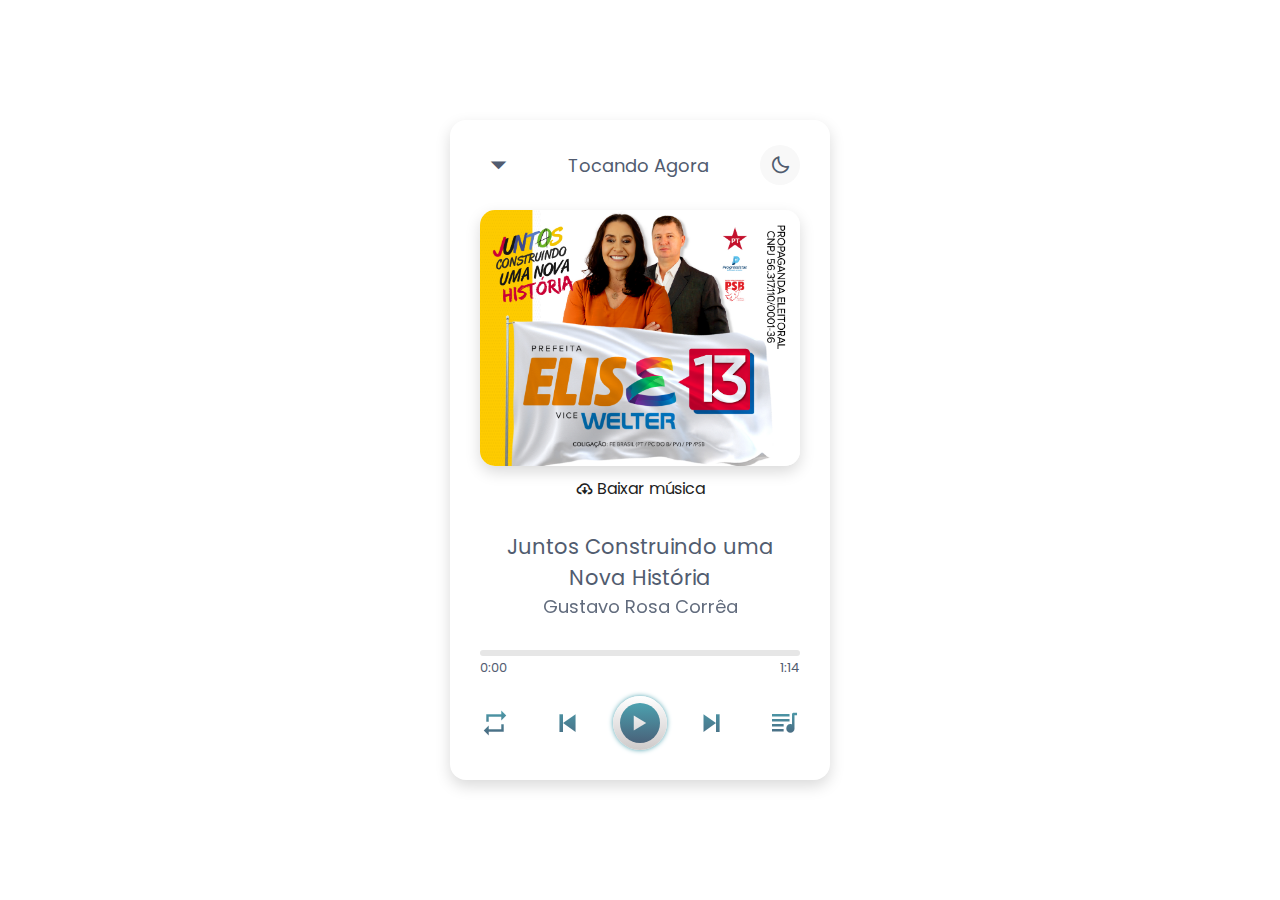
==== musicas/player.html @ b565866e "Add files via upload" ====
<!DOCTYPE html>
<html lang="PT-br">
<head>
    <meta charset="UTF-8">
    <meta http-equiv="X-UA-Compatible" content="IE=edge">
    <meta name="viewport" content="width=device-width, initial-scale=1.0">

     <!-- CSS -->
     <link rel="stylesheet" href="style.css">

     <!-- Fav Icon -->
     <link rel="apple-touch-icon" sizes="180x180" href="/apple-touch-icon.png">
     <link rel="icon" type="image/png" sizes="32x32" href="/favicon-32x32.png">
     <link rel="icon" type="image/png" sizes="16x16" href="/favicon-16x16.png">
     <link rel="manifest" href="/site.webmanifest">

     <!-- Box Icons -->
    <link href='https://unpkg.com/boxicons@2.0.7/css/boxicons.min.css' rel='stylesheet'>

    <!-- Google Icons -->
    <link rel="stylesheet" href="https://fonts.googleapis.com/icon?family=Material+Icons">

    <title>Músicas - Elise e Welter</title>
</head>
<body class="page">
    <div class="wrapper">
        <div class="top-bar">
            <i class="material-icons">arrow_drop_down</i>
            <span>Tocando Agora</span>
            <div class="dark-mode">
                <i class='bx bx-moon' ></i>
                <i class='bx bxs-moon'></i>
            </div>
        </div>
        <div class="img-area">
            <img src="./img/jcunh.jpg" alt="">
        </div>
<div class="download-song">
            <a href="music/jcunh.mp3" download="true" class="" target="_blank"><i class="bx bx-cloud-download"></i>Baixar música</a>
        </div>
        <div class="song-details">
            <p class="name"></p>
            <p class="artist"></p>
        </div>
        <div class="progress-area">
            <div class="progress-bar"></div>
            <div class="timer">
                <span class="current">0:00</span>
                <span class="duration"></span>
            </div>
            <audio id="main-audio" src=""></audio>
        </div>
        <div class="controls">
            <i id="repeat-plist" class="material-icons" title="Playlist Loop">repeat</i>
            <i id="prev" class='bx bx-skip-previous'></i>
            <div class="play-pause">
                <i class='bx bx-play'></i>
            </div>
            <i id="next" class='bx bx-skip-next'></i>
            <i id="more-music" class='bx bxs-playlist'></i>
        </div>
        <div class="music-list">
            <div class="header">
                <div class="row">
                    <i id="more-music" class='bx bxs-playlist'></i>
                    <span class="title-music">Lista de Música</span>
                </div>
                <i id="close" class='bx bx-x'></i>
            </div>
            <ul>
                
            </ul>
        </div>
    </div>

     <!-- JavaScript -->
     <script src="javascript/music-list.js"></script>
     <script src="javascript/script.js"></script>
</body>
</html>
---- musicas/style.css ----
@import url('https://fonts.googleapis.com/css2?family=Poppins:wght@200;300;400;500;600;700&display=swap');

* {
    margin: 0;
    padding: 0;
    box-sizing: border-box;
    font-family: "Poppins", sans-serif;
}

*::before,
*::after {
    padding: 0;
    margin: 0;
}

:root {
    --main-color: #4CA1AF;
    --secundary-color: #49627a;
    --light-black: #515C6F;
    --white-color: #fff;
    --dark-white: #cecaca;
    --main-shadow: #ffcbdd;
    --light-shadow: rgba(0, 0, 0, 0.15);
    --white-mode: #e6e6e6;
}

body {
    display: flex;
    align-items: center;
    justify-content: center;
    min-height: 100vh;

    transition: .5s;
}
.download-song {
    text-align: center;
    margin-top: 10px;
}
.download-song i{
    font-size: 19px;
    margin-right: 3px;
}

.download-song a {
    color: #1e1e1e;
    text-decoration-line: none;
    display: flex;
    align-items: center;
    justify-content: center;
}

.wrapper {
    width: 380px;
    padding: 25px 30px;
    position: relative;

    overflow: hidden;

    border-radius: 16px;
    background-color: var(--white-color);
    box-shadow: 0px 6px 15px var(--light-shadow);
}

.wrapper i {
    cursor: pointer;
}

.top-bar, .progress-area .timer, .controls, .music-list .header, .music-list li {
    display: flex;
    align-items: center;
    justify-content: space-between;
}

.top-bar i {
    font-size: 2.3rem;
    color: var(--light-black);
}

.top-bar .bx {
    font-size: 1.3rem;
    color: var(--light-black);
}

.top-bar span {
    font-size: 18px;
    color: var(--light-black);
}

.img-area {
    width: 100%;
    height: 256px;

    margin-top: 25px;
    overflow: hidden;
    border-radius: 15px;
    box-shadow: 0px 6px 15px var(--light-shadow);
}

.img-area img {
    width: 100%;
    height: 100%;

    object-fit: cover;
}

.song-details {
    text-align: center;
    color: var(--light-black);
    margin: 30px 0;
}

.song-details .name {
    font-size: 21px;
}

.song-details .artist {
    font-size: 18px;
    opacity: 0.9;
}

/* Progress Area */
.progress-area {
    width: 100%;
    height: 6px;

    background: #e6e6e6;
    border-radius: 50px;
    cursor: pointer;
}

.progress-area .progress-bar {
    width: 0%;
    height: inherit;
    position: relative;
    border-radius: inherit;
    background: linear-gradient(90deg, var(--main-color) 0%, var(--secundary-color) 100%);
}

.progress-bar::before {
    content: "";
    position: absolute;
    width: 12px;
    height: 12px;
    background: #000;
    border-radius: inherit;
    top: 50%;
    right: -5px;
    transform: translateY(-50%);
    background: inherit;
    opacity: 0;
    transition: opacity 0.2s ease;
}

.progress-area:hover .progress-bar::before {
    opacity: 1;
}

.progress-area .timer {
    margin-top: 2px;
}

.timer span {
    font-size: 13px;
    color: var(--light-black);
}

/* Icons Controls */
.controls {
    margin: 40px 0 5px 0;
}

.controls i {
    font-size: 30px;
    user-select: none;
    background: linear-gradient(var(--main-color) 0%, var(--secundary-color) 100%);
    background-clip: text;
    -webkit-background-clip: text;
    -webkit-text-fill-color: transparent;
}

.controls i:nth-child(2),
.controls i:nth-child(4) {
    font-size: 43px;
}

.controls #prev {
    margin-right: -13px;
}

.controls #next {
    margin-left: -13px;
}

.controls .play-pause {
    width: 54px;
    height: 54px;

    background: linear-gradient(var(--white-color) 0%, var(--dark-white) 100%);
    box-shadow: 0px 0px 5px var(--main-color);
    border-radius: 50%;
    display: flex;
    align-items: center;
    justify-content: center;
}

.play-pause::before {
    width: 40px;
    height: 40px;

    content: "";
    position: absolute;
    border-radius: inherit;
    background: linear-gradient(var(--main-color) 0%, var(--secundary-color) 100%);
}

.play-pause i {
    width: 40px;
    height: 40px;

    line-height: 40px;
    text-align: center;

    position: relative;
    background: inherit;
    border-radius: inherit;
    background-clip: text;
    -webkit-background-clip: text;
    -webkit-text-fill-color: transparent;
}

/* Music List */
.music-list {
    width: 100%;
    position: absolute;
    left: 0;
    bottom: -55%;
    opacity: 0;
    pointer-events: none;
    padding: 15px 30px;
    border-radius: 15px;
    background: var(--white-color);
    box-shadow: 0px -5px 10px rgba(0, 0, 0, 0.1);
    transition: all 0.14s ease;
}

/* Classe Utilizada no JS */
.music-list.show {
    bottom: 0;
    opacity: 1;
    pointer-events: auto;
}

.music-list .header .row {
    display: flex;
    align-items: center;
    font-size: 19px;
    color: var(--light-black);
}

.header .row i {
    cursor: default;
}

.header .row span {
    margin-left: 5px;
}

.header #close {
    font-size: 22px;
    color: var(--light-black);
}

.music-list ul {
    margin: 10px 0;
    max-height: 260px;
    overflow-y: auto;
}

.music-list ul::-webkit-scrollbar {
    width: 0px;
}

.music-list ul li {
    list-style: none;
    padding-bottom: 10px;
    margin-bottom: 5px;
    color: var(--light-black);
    border-bottom: 1px solid #e5e5e5;
    cursor: pointer;
}

.music-list ul li:last-child {
    border-bottom: 0px;
}

.music-list ul li .row span {
    font-size: 17px;
}

ul li .row p {
    opacity: 0.9;
}

ul li .audio-duration {
    font-size: 16px;
}

ul li.playing {
    color: var(--main-color);
    pointer-events: none;
}

/* Dark Mode Button */
.dark-mode {
    display: flex;
    width: 40px;
    height: 40px;
    position: relative;
    background: #f8f8f8;
    border-radius: 50%;
    transition: .5s;
    text-decoration: none;
}

.dark-mode .bx {
    position: absolute;
    top: 50%;
    left: 50%;
    transform: translate(-50%, -50%);
    transition: .5s;
}

.bx-moon {
    color: var(--main-color);
}

.bxs-moon {
    color: var(--white-color);
    opacity: 0;
    visibility: hidden;
}

.is-dark {
    background: #262627;
}

.is-dark .wrapper {
    background: #2d2d2e;
}

.is-dark .dark-mode {
    background: #313131;
}

.is-dark .bx-moon {
    opacity: 0;
    visibility: hidden;
}

.is-dark .bxs-moon {
    opacity: 1;
    visibility: visible;
}

.is-dark .bxs-moon {
    color: var(--white-mode);
}

.is-dark .top-bar i {
    color: var(--white-mode);
}

.is-dark .top-bar span {
    color: var(--white-mode);
}

.is-dark .song-details {
    color: var(--white-mode);
}

.is-dark .progress-area {
    background: #a09f9f;
}

.is-dark .progress-area span {
    color: #a09f9f;
}

.is-dark .controls .play-pause {
    background: var(--dark-white);
}

.is-dark .music-list {
    color: var(--white-mode);
    background: #262627;
}

.is-dark .header #close {
    color: var(--white-mode);
}

.is-dark .music-list ul li {
    color: var(--white-mode);
}

.is-dark ul li.playing {
    color: var(--main-color);
}

.is-dark .row i {
    color: var(--white-mode);
}

.is-dark .row .title-music {
    color: var(--white-mode);
}
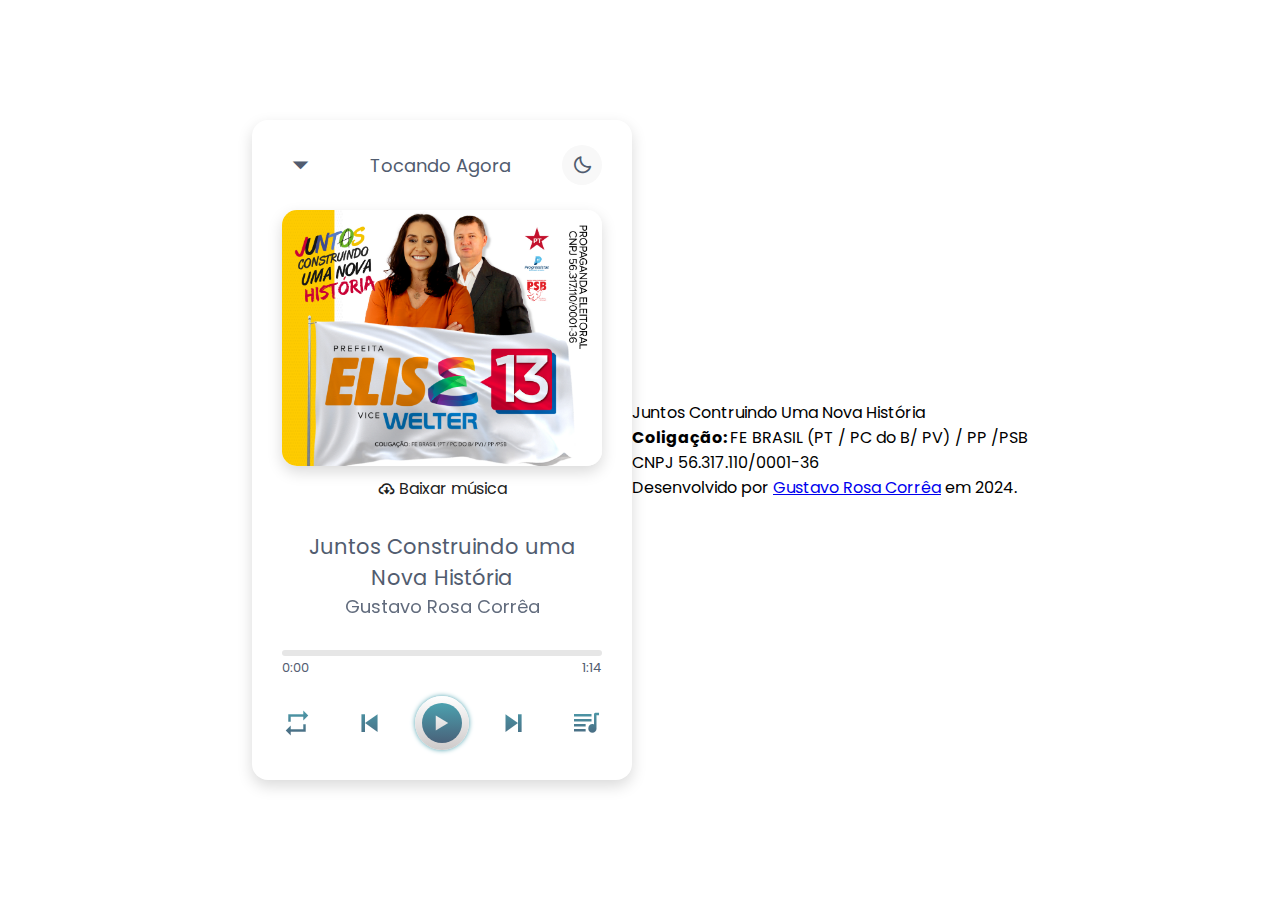
==== commit 0fc772c6: "Add files via upload" ====
--- a/musicas/player.html
+++ b/musicas/player.html
@@ -76,5 +76,8 @@
      <!-- JavaScript -->
      <script src="javascript/music-list.js"></script>
      <script src="javascript/script.js"></script>
+<footer>
+        <p class="slogan">Juntos Contruindo Uma Nova História</p>
+      <p class="coligacao"><strong>Coligação: </strong>FE BRASIL (PT / PC do B/ PV) / PP /PSB</p><p class="cnpj">CNPJ 56.317.110/0001-36</p><p class="desenvolvedor">Desenvolvido por <a href="https://www.instagram.com/gustavorosacorrea/">Gustavo Rosa Corrêa</a> em 2024.</p></footer>     
 </body>
 </html>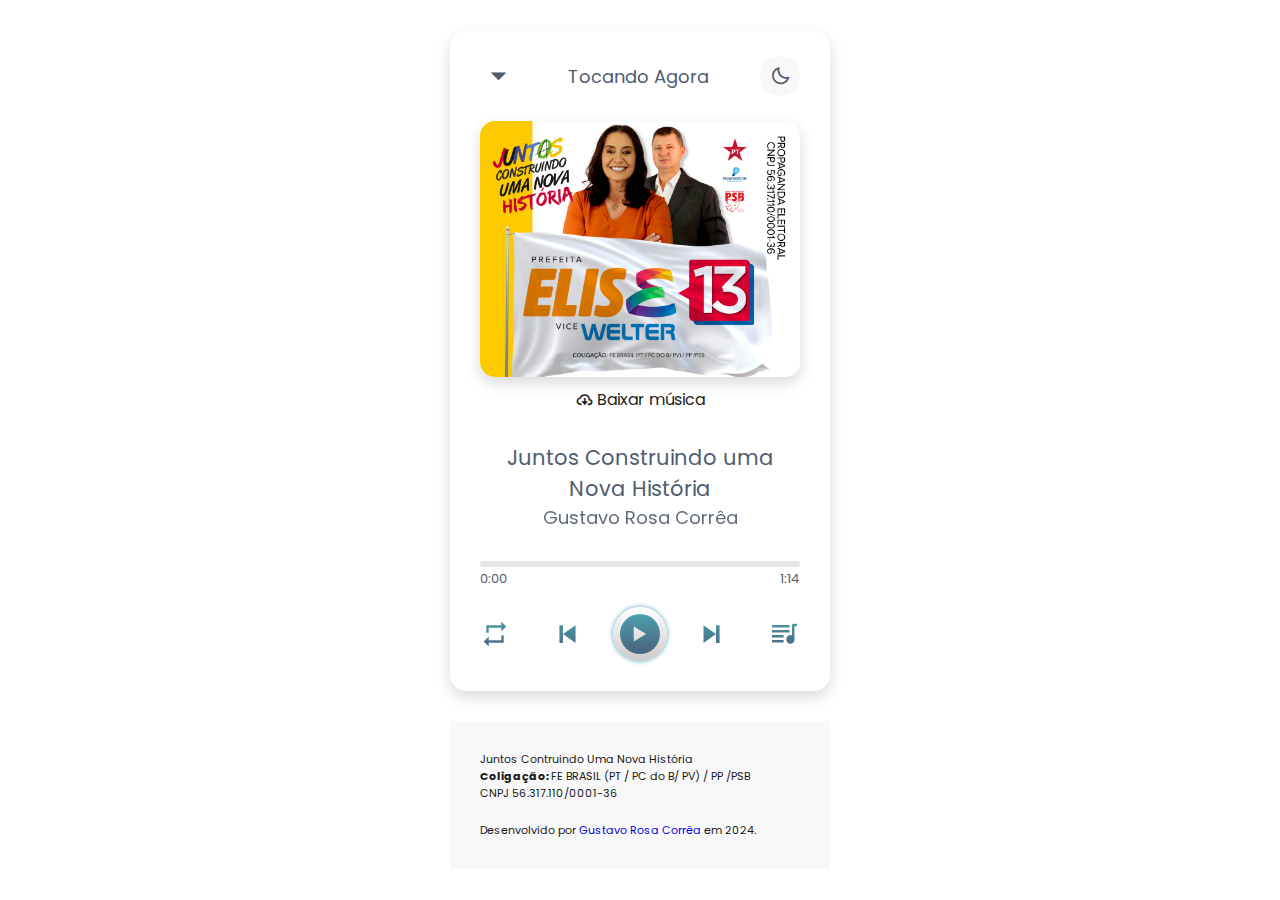
==== commit f7397fc8: "Update player.html" ====
--- a/musicas/player.html
+++ b/musicas/player.html
@@ -36,7 +36,7 @@
             <img src="./img/jcunh.jpg" alt="">
         </div>
 <div class="download-song">
-            <a href="music/jcunh.mp3" download="true" class="" target="_blank"><i class="bx bx-cloud-download"></i>Baixar música</a>
+            <a href="music/jcunh.mp3" download="Juntos-Elise-e-Welter" class="" target="_blank"><i class="bx bx-cloud-download"></i>Baixar música</a>
         </div>
         <div class="song-details">
             <p class="name"></p>
@@ -80,4 +80,4 @@
         <p class="slogan">Juntos Contruindo Uma Nova História</p>
       <p class="coligacao"><strong>Coligação: </strong>FE BRASIL (PT / PC do B/ PV) / PP /PSB</p><p class="cnpj">CNPJ 56.317.110/0001-36</p><p class="desenvolvedor">Desenvolvido por <a href="https://www.instagram.com/gustavorosacorrea/">Gustavo Rosa Corrêa</a> em 2024.</p></footer>     
 </body>
-</html>+</html>
--- a/musicas/style.css
+++ b/musicas/style.css
@@ -26,11 +26,11 @@
 
 body {
     display: flex;
-    align-items: center;
-    justify-content: center;
-    min-height: 100vh;
-
-    transition: .5s;
+align-items: center;
+justify-content: center;
+min-height: 100vh;
+transition: .5s;
+flex-direction: column;
 }
 .download-song {
     text-align: center;
@@ -212,6 +212,23 @@
     border-radius: inherit;
     background: linear-gradient(var(--main-color) 0%, var(--secundary-color) 100%);
 }
+footer {
+    margin-top: 30px;
+    font-size: 11px;
+    background: #f8f8f8;
+    width: 380px;
+    padding: 30px;
+    color: #171717;
+    font-family: 'Fira Code', monospace;
+}
+
+footer a {
+    text-decoration-line: none;
+}
+
+.desenvolvedor {
+    margin-top: 20px;
+}
 
 .play-pause i {
     width: 40px;
@@ -413,4 +430,4 @@
 
 .is-dark .row .title-music {
     color: var(--white-mode);
-}+}
